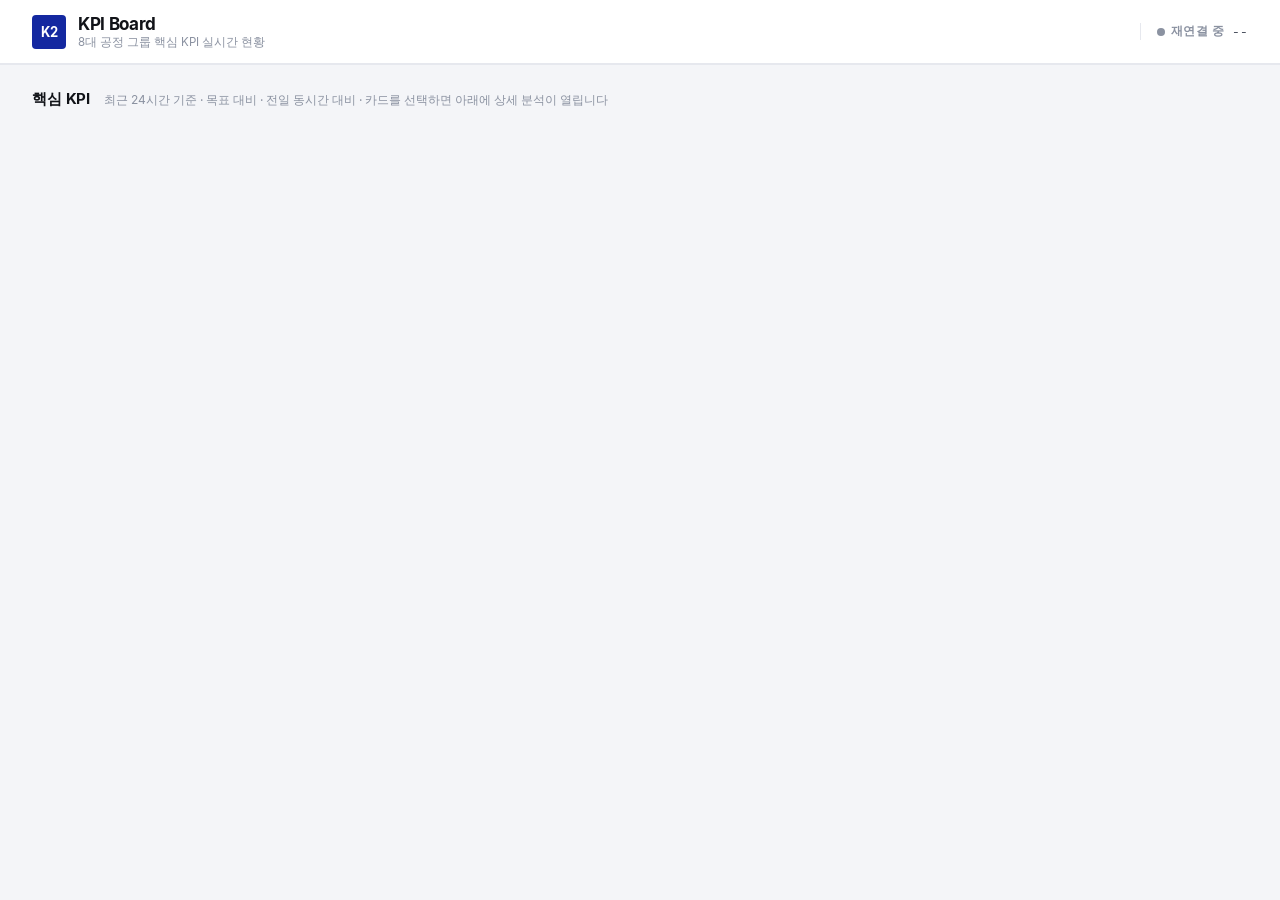
==== templates/index.html @ 72f49042 "Implement K2 KPI Board for 8 process areas - FastAPI app with REST + subscribe-based WebSocket live " ====
<!doctype html>
<html lang="ko">
<head>
<meta charset="utf-8">
<meta name="viewport" content="width=device-width, initial-scale=1">
<title>K2 KPI Board</title>
<link rel="stylesheet" href="/static/css/fonts.css">
<link rel="stylesheet" href="/static/css/style.css">
</head>
<body>

<header class="topbar">
  <div class="brand">
    <div class="brand-mark">K2</div>
    <div>
      <div class="brand-title">KPI Board</div>
      <div class="brand-sub">8대 공정 그룹 핵심 KPI 실시간 현황</div>
    </div>
  </div>
  <div class="spacer"></div>
  <div class="sources" id="sources"></div>
  <div class="live" id="live"><b>연결 중</b><span class="num" id="updated">--</span></div>
</header>

<nav class="proc-tabs" id="procTabs" aria-label="공정 선택"></nav>

<main class="page">
  <div class="section-head">
    <h2 id="cardsTitle">핵심 KPI</h2>
    <span class="meta">최근 24시간 기준 · 목표 대비 · 전일 동시간 대비 · 카드를 선택하면 아래에 상세 분석이 열립니다</span>
    <div class="summary" id="summary"></div>
  </div>

  <section class="kpi-grid" id="kpis"></section>

  <section class="detail" id="detail" hidden></section>
</main>

<div class="tooltip" id="tooltip" hidden></div>

<script src="/static/js/main.js"></script>
</body>
</html>
---- static/css/fonts.css ----
/* 로컬 벤더링 폰트 - 외부 CDN(Google Fonts) 의존 제거로 오프라인 동작 보장 */

@font-face {
  font-family: 'Inter';
  font-style: normal;
  font-weight: 400;
  font-display: swap;
  src: url('/static/fonts/Inter-Regular.ttf') format('truetype');
}
@font-face {
  font-family: 'Inter';
  font-style: normal;
  font-weight: 500;
  font-display: swap;
  src: url('/static/fonts/Inter-Medium.ttf') format('truetype');
}
@font-face {
  font-family: 'Inter';
  font-style: normal;
  font-weight: 600;
  font-display: swap;
  src: url('/static/fonts/Inter-SemiBold.ttf') format('truetype');
}
@font-face {
  font-family: 'Inter';
  font-style: normal;
  font-weight: 700;
  font-display: swap;
  src: url('/static/fonts/Inter-Bold.ttf') format('truetype');
}
/* 800(ExtraBold)은 별도 파일이 없어 Bold를 재사용 */
@font-face {
  font-family: 'Inter';
  font-style: normal;
  font-weight: 800;
  font-display: swap;
  src: url('/static/fonts/Inter-Bold.ttf') format('truetype');
}

@font-face {
  font-family: 'JetBrains Mono';
  font-style: normal;
  font-weight: 400;
  font-display: swap;
  src: url('/static/fonts/JetBrainsMono-Regular.ttf') format('truetype');
}
/* 500(Medium)은 별도 파일이 없어 Regular를 재사용 */
@font-face {
  font-family: 'JetBrains Mono';
  font-style: normal;
  font-weight: 500;
  font-display: swap;
  src: url('/static/fonts/JetBrainsMono-Regular.ttf') format('truetype');
}
@font-face {
  font-family: 'JetBrains Mono';
  font-style: normal;
  font-weight: 700;
  font-display: swap;
  src: url('/static/fonts/JetBrainsMono-Bold.ttf') format('truetype');
}
---- static/css/style.css ----
/* ===================================================================
   K2 KPI Board - 8대 공정 공통 KPI 대시보드
   기존 대시보드 톤 + 삼성 공식자료 스타일: 네이비 / 그레이 / 레드(강조)
   =================================================================== */

:root {
    --navy: #1428A0;
    --navy-dark: #0B1A6E;
    --navy-2: #3B5BC0;
    --navy-3: #8A9AD6;
    --navy-4: #C9D1EE;
    --navy-bg: #EEF1FA;
    --red: #D63232;
    --red-bg: #FCEEEE;
    --amber: #B7791F;
    --amber-bg: #FBF5E5;
    --bg: #F4F5F8;
    --white: #FFFFFF;
    --line: #E6E8EE;
    --line-strong: #D3D7E0;
    --text: #111318;
    --text2: #4B5160;
    --text3: #8B92A1;
    --radius: 4px;
    --sans: 'Inter', 'Malgun Gothic', 'Apple SD Gothic Neo', 'Noto Sans KR', sans-serif;
    --mono: 'JetBrains Mono', 'Consolas', monospace;
}

* { box-sizing: border-box; margin: 0; padding: 0; }

body {
    font-family: var(--sans);
    background: var(--bg);
    color: var(--text);
    font-size: 13px;
    -webkit-font-smoothing: antialiased;
}
.num { font-feature-settings: "tnum"; }
.mono { font-family: var(--mono); font-size: 11.5px; }
[hidden] { display: none !important; }

/* ─── Header ─────────────────────────────── */
.topbar {
    background: var(--white);
    border-bottom: 1px solid var(--line);
    height: 64px;
    padding: 0 32px;
    display: flex;
    align-items: center;
    gap: 24px;
    position: sticky;
    top: 0;
    z-index: 20;
}
.brand { display: flex; align-items: center; gap: 12px; }
.brand-mark {
    width: 34px; height: 34px; border-radius: var(--radius);
    background: var(--navy); color: #fff;
    font-weight: 700; font-size: 13px;
    display: grid; place-items: center;
}
.brand-title { font-size: 17px; font-weight: 700; letter-spacing: -.02em; }
.brand-sub { font-size: 11.5px; color: var(--text3); margin-top: 1px; }
.spacer { flex: 1; }
.sources { display: flex; gap: 6px; flex-wrap: wrap; }
.src {
    font-size: 11px; font-weight: 600; color: var(--text2);
    padding: 4px 9px; border-radius: 20px; background: var(--bg);
    display: flex; align-items: center; gap: 6px;
}
.src.demo { background: var(--amber-bg); color: var(--amber); }
.dot { width: 6px; height: 6px; border-radius: 50%; background: var(--navy-2); flex: none; }
.dot.warn { background: var(--amber); }
.dot.bad { background: var(--red); }
.live {
    display: flex; align-items: center; gap: 8px;
    font-size: 12px; color: var(--text2);
    padding-left: 16px; border-left: 1px solid var(--line);
    white-space: nowrap;
}
.live b { color: var(--text3); font-weight: 700; letter-spacing: .04em; display: flex; align-items: center; gap: 6px; }
.live b::before { content: ''; width: 8px; height: 8px; border-radius: 50%; background: var(--text3); }
.live.on b { color: var(--red); }
.live.on b::before { background: var(--red); box-shadow: 0 0 0 3px var(--red-bg); animation: pulse 2s infinite; }
@keyframes pulse { 50% { box-shadow: 0 0 0 5px rgba(214,50,50,.08); } }

/* ─── Process tabs ─────────────────────────────── */
.proc-tabs {
    background: var(--white);
    border-bottom: 1px solid var(--line);
    padding: 0 32px;
    display: flex;
    gap: 2px;
    overflow-x: auto;
    position: sticky;
    top: 64px;
    z-index: 19;
}
.proc-tab {
    border: 0; background: none; cursor: pointer;
    font: inherit; font-size: 13px; font-weight: 600; color: var(--text2);
    padding: 13px 16px 11px;
    border-bottom: 2px solid transparent;
    display: flex; align-items: center; gap: 8px;
    white-space: nowrap;
}
.proc-tab:hover { color: var(--text); }
.proc-tab.on { color: var(--navy); border-bottom-color: var(--navy); }
.proc-tab .en { font-size: 10.5px; font-weight: 500; color: var(--text3); }
.proc-tab .cnt { font-size: 10.5px; font-weight: 700; color: var(--red); background: var(--red-bg); border-radius: 3px; padding: 0 5px; }
.proc-tab .cnt.warn { color: var(--amber); background: var(--amber-bg); }

/* ─── Page ─────────────────────────────── */
.page { padding: 24px 32px 48px; max-width: 1760px; margin: 0 auto; }
.section-head { display: flex; align-items: baseline; gap: 14px; margin-bottom: 14px; flex-wrap: wrap; }
.section-head h2 { font-size: 15px; font-weight: 700; letter-spacing: -.01em; }
.section-head .meta { font-size: 12px; color: var(--text3); }
.summary { margin-left: auto; display: flex; gap: 18px; font-size: 12px; color: var(--text2); }
.summary i { display: inline-block; width: 8px; height: 8px; border-radius: 2px; margin-right: 6px; }

/* ─── KPI cards ─────────────────────────────── */
.kpi-grid { display: grid; grid-template-columns: repeat(4, 1fr); gap: 12px; }
.kpi {
    background: var(--white);
    border: 1px solid var(--line);
    border-radius: var(--radius);
    padding: 16px 18px 14px;
    position: relative;
    cursor: pointer;
    text-align: left;
    font: inherit;
    color: inherit;
    transition: box-shadow .15s, border-color .15s;
}
.kpi:hover { border-color: var(--navy-4); box-shadow: 0 4px 14px rgba(20,40,160,.07); }
.kpi:focus-visible { outline: 2px solid var(--navy); outline-offset: 2px; }
.kpi.sel { border-color: var(--navy); box-shadow: 0 0 0 1px var(--navy), 0 6px 18px rgba(20,40,160,.10); }
.kpi.sel::after { content: '상세 보기 중'; position: absolute; top: 15px; right: 16px; font-size: 10.5px; font-weight: 700; color: var(--navy); }
.kpi-top { display: flex; align-items: center; gap: 8px; }
.kpi-name { font-size: 13px; font-weight: 700; }
.kpi-en { font-size: 10.5px; color: var(--text3); font-weight: 500; letter-spacing: .02em; text-transform: uppercase; }
.badge { margin-left: auto; font-size: 10.5px; font-weight: 700; padding: 2px 7px; border-radius: 3px; }
.badge.ok { color: var(--navy); background: var(--navy-bg); }
.badge.warn { color: var(--amber); background: var(--amber-bg); }
.badge.bad { color: var(--red); background: var(--red-bg); }
.kpi.sel .badge { visibility: hidden; }
.kpi-body { display: flex; align-items: flex-end; justify-content: space-between; margin-top: 12px; gap: 10px; }
.kpi-val { font-size: 32px; font-weight: 700; letter-spacing: -.03em; line-height: 1; white-space: nowrap; }
.kpi-val small { font-size: 14px; font-weight: 600; color: var(--text2); margin-left: 3px; letter-spacing: 0; }
.kpi-val.txt { font-size: 26px; }
.kpi-val.bad { color: var(--red); }
.kpi-sub { font-size: 11px; color: var(--text3); font-weight: 600; margin-left: 6px; letter-spacing: 0; }
.kpi-delta { font-size: 11.5px; font-weight: 600; margin-top: 8px; color: var(--text2); }
.up { color: var(--navy); }
.down { color: var(--red); }
.kpi-foot {
    margin-top: 12px; padding-top: 10px; border-top: 1px solid var(--line);
    display: flex; align-items: center; gap: 10px;
    font-size: 11px; color: var(--text3);
}
.kpi-foot b { color: var(--text2); font-weight: 600; }
.bar { flex: 1; height: 4px; background: var(--line); border-radius: 2px; position: relative; }
.bar > i { position: absolute; left: 0; top: 0; bottom: 0; border-radius: 2px; background: var(--navy); }
.bar > i.warn { background: var(--amber); }
.bar > i.bad { background: var(--red); }
.kpi svg { flex: none; }

/* ─── Detail ─────────────────────────────── */
.detail {
    margin-top: 28px;
    background: var(--white);
    border: 1px solid var(--line);
    border-radius: var(--radius);
    scroll-margin-top: 120px;
}
.detail-head {
    padding: 18px 24px;
    border-bottom: 1px solid var(--line);
    display: flex; align-items: center; gap: 18px; flex-wrap: wrap;
}
.crumb { font-size: 11.5px; color: var(--text3); }
.detail-title { font-size: 20px; font-weight: 700; letter-spacing: -.02em; display: flex; align-items: baseline; gap: 12px; flex-wrap: wrap; }
.detail-title .v { font-size: 20px; color: var(--navy); }
.detail-title .v.bad { color: var(--red); }
.detail-title .v.warn { color: var(--amber); }
.detail-title .t { font-size: 12px; font-weight: 500; color: var(--text3); }
.conn { display: flex; gap: 6px; align-items: center; font-size: 11px; color: var(--text3); flex-wrap: wrap; }
.chip {
    border: 1px solid var(--line-strong); border-radius: 3px;
    padding: 3px 8px; font-size: 11px; font-weight: 600; color: var(--text2);
    display: flex; gap: 6px; align-items: center;
}
.btn {
    border: 1px solid var(--line-strong); border-radius: var(--radius);
    padding: 7px 14px; font: inherit; font-size: 12px; font-weight: 600;
    color: var(--text2); background: #fff; cursor: pointer;
}
.btn:hover { border-color: var(--navy-3); color: var(--navy); }
.btn.primary { background: var(--navy); color: #fff; border-color: var(--navy); }
.btn.primary:hover { background: var(--navy-dark); color: #fff; }

.mini { display: grid; grid-template-columns: repeat(4, 1fr); border-bottom: 1px solid var(--line); }
.mini > div { padding: 14px 24px; border-right: 1px solid var(--line); min-width: 0; }
.mini > div:last-child { border-right: 0; }
.mini span { display: block; font-size: 11px; color: var(--text3); margin-bottom: 5px; }
.mini b { font-size: 20px; font-weight: 700; letter-spacing: -.02em; }
.mini b.mono { font-size: 18px; letter-spacing: 0; }
.mini b.alert { color: var(--red); }
.mini b small { font-size: 12px; color: var(--text2); font-weight: 600; margin-left: 2px; }
.mini em { font-style: normal; font-size: 11px; font-weight: 600; margin-left: 8px; color: var(--text3); }
.mini em.good { color: var(--navy); }
.mini em.bad { color: var(--red); }

.dgrid { display: grid; grid-template-columns: repeat(12, 1fr); }
.panel { padding: 20px 24px; border-right: 1px solid var(--line); border-bottom: 1px solid var(--line); min-width: 0; }
.panel.last { border-right: 0; }
.panel.end { border-bottom: 0; }
.panel h3 { font-size: 13px; font-weight: 700; margin-bottom: 2px; display: flex; align-items: center; gap: 8px; }
.src-tag {
    font-size: 10px; font-weight: 600; color: var(--text3);
    border: 1px solid var(--line); padding: 1px 6px; border-radius: 3px; margin-left: auto;
    white-space: nowrap;
}
.panel .sub { font-size: 11.5px; color: var(--text3); margin-bottom: 14px; }
.c4 { grid-column: span 4; } .c5 { grid-column: span 5; } .c7 { grid-column: span 7; }
.c8 { grid-column: span 8; } .c12 { grid-column: span 12; }
.stack { display: flex; flex-direction: column; }
.stack .panel { border-right: 0; }
.legend { display: flex; gap: 14px; font-size: 11px; color: var(--text2); margin-bottom: 8px; flex-wrap: wrap; }
.legend i { display: inline-block; width: 10px; height: 3px; margin-right: 5px; vertical-align: 3px; }
svg text { font-family: var(--sans); }
svg .eqlabel { font-family: var(--mono); }
.chart { display: block; width: 100%; }

/* breakdown */
.stackbar { display: flex; height: 16px; gap: 2px; margin-bottom: 14px; }
.stackbar i { display: block; height: 100%; }
.bd-row { display: grid; grid-template-columns: 12px 1fr auto 54px; gap: 6px 8px; align-items: center; padding: 6px 0; }
.bd-row .sw { width: 10px; height: 10px; border-radius: 2px; }
.bd-row .nm { font-size: 12px; font-weight: 600; }
.bd-row .sh { font-size: 11px; color: var(--text3); text-align: right; }
.bd-row .vl { font-size: 12px; font-weight: 700; text-align: right; }
.bd-row .tr { grid-column: 2 / 5; height: 4px; background: #F0F2F6; border-radius: 2px; position: relative; }
.bd-row .tr i { position: absolute; left: 0; top: 0; bottom: 0; border-radius: 2px; }

/* compare */
.cmp-row {
    display: grid; grid-template-columns: 64px 1fr 74px 10px; gap: 10px; align-items: center;
    padding: 5px 6px; margin: 0 -6px; border-radius: 3px; cursor: pointer;
    border: 0; background: none; font: inherit; color: inherit; width: calc(100% + 12px); text-align: left;
}
.cmp-row:hover { background: var(--bg); }
.cmp-row.on { background: var(--navy-bg); }
.cmp-row .nm { font-size: 12px; font-weight: 600; }
.cmp-row .vl { font-size: 12px; font-weight: 700; text-align: right; }
.cmp-row .tr { height: 8px; background: #F0F2F6; border-radius: 2px; position: relative; }
.cmp-row .tr i { position: absolute; left: 0; top: 0; bottom: 0; border-radius: 2px; background: var(--navy); }
.cmp-row .tr i.warn { background: var(--amber); }
.cmp-row .tr i.bad { background: var(--red); }
.cmp-row .tr em { position: absolute; top: -3px; bottom: -3px; width: 2px; background: var(--text); }

/* table */
.tbl-wrap { overflow-x: auto; }
table { width: 100%; border-collapse: collapse; font-size: 12px; }
th {
    text-align: left; font-size: 11px; color: var(--text3); font-weight: 600;
    padding: 8px 10px; border-bottom: 1px solid var(--line-strong); white-space: nowrap;
}
td { padding: 9px 10px; border-bottom: 1px solid var(--line); color: var(--text2); white-space: nowrap; }
td.eq { font-family: var(--mono); font-size: 11.5px; font-weight: 700; color: var(--text); }
td.mono { font-family: var(--mono); font-size: 11.5px; }
tr.new td { background: #FFFAFA; }
tr.new td:first-child { box-shadow: inset 2px 0 0 var(--red); }
.st { font-size: 10.5px; font-weight: 700; padding: 2px 7px; border-radius: 3px; }
.st.run { color: var(--red); background: var(--red-bg); }
.st.done { color: var(--text3); background: var(--bg); }
.st.pm { color: var(--navy); background: var(--navy-bg); }
.empty { color: var(--text3); font-size: 12px; padding: 20px 0; text-align: center; }

/* insights */
.insight { display: flex; flex-direction: column; gap: 12px; }
.ins { border-left: 3px solid var(--navy); padding: 3px 0 3px 12px; }
.ins.bad { border-left-color: var(--red); }
.ins b { display: block; font-size: 12.5px; margin-bottom: 3px; }
.ins p { font-size: 11.5px; color: var(--text2); line-height: 1.55; }
.foot-note { padding: 12px 24px; font-size: 11px; color: var(--text3); display: flex; gap: 20px; flex-wrap: wrap; border-top: 1px solid var(--line); }

/* tooltip */
.tooltip {
    position: fixed; z-index: 50; pointer-events: none;
    background: var(--text); color: #fff;
    font-size: 11.5px; line-height: 1.5;
    padding: 7px 10px; border-radius: var(--radius);
    box-shadow: 0 6px 16px rgba(0,0,0,.18);
    white-space: nowrap;
}
.tooltip b { font-weight: 700; }
.tooltip .muted { color: #A9AFBC; }

.skeleton { height: 140px; background: linear-gradient(90deg, #fff, #F4F5F8, #fff); border: 1px solid var(--line); border-radius: var(--radius); }

/* ─── Responsive ─────────────────────────────── */
@media (max-width: 1360px) {
    .c4, .c5, .c7, .c8 { grid-column: span 12; }
    .panel { border-right: 0; }
    .sources { display: none; }
}
@media (max-width: 1100px) {
    .kpi-grid { grid-template-columns: repeat(2, 1fr); }
    .mini { grid-template-columns: repeat(2, 1fr); }
    .mini > div:nth-child(2) { border-right: 0; }
    .mini > div:nth-child(-n+2) { border-bottom: 1px solid var(--line); }
}
@media (max-width: 640px) {
    .topbar, .proc-tabs { padding: 0 16px; }
    .page { padding: 16px 16px 32px; }
    .kpi-grid { grid-template-columns: 1fr; }
    .brand-sub, .live span { display: none; }
    .panel, .detail-head, .mini > div { padding-left: 16px; padding-right: 16px; }
}
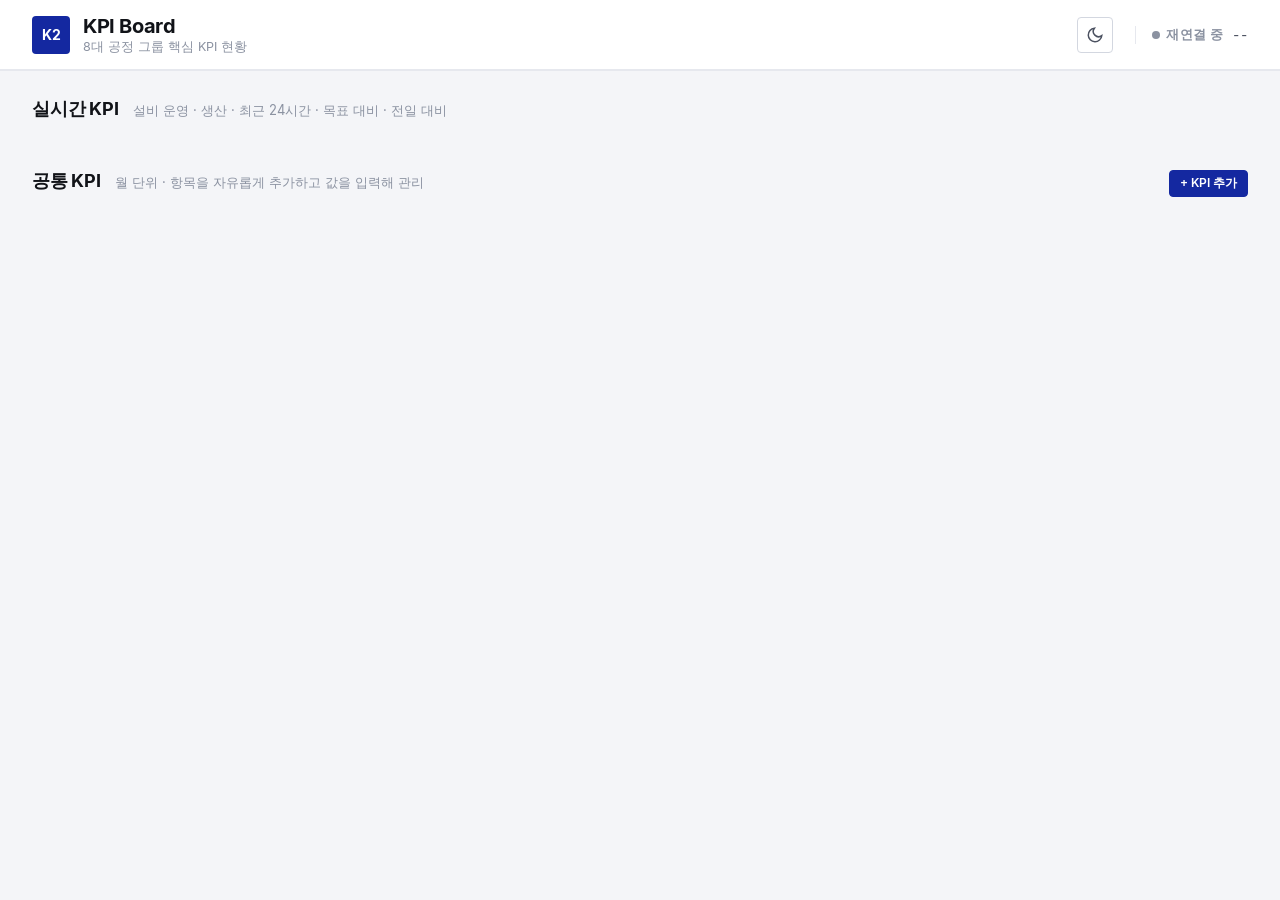
==== commit 5d8b28c7: "Add common KPIs, dark theme, English process names; drop rework rate - Common KPI scorecards (Produc" ====
--- a/templates/index.html
+++ b/templates/index.html
@@ -4,6 +4,15 @@
 <meta charset="utf-8">
 <meta name="viewport" content="width=device-width, initial-scale=1">
 <title>K2 KPI Board</title>
+<script>
+  // 저장된 테마 또는 OS 설정을 첫 페인트 전에 적용 (깜빡임 방지)
+  (function () {
+    var t = null;
+    try { t = localStorage.getItem('kpi-theme'); } catch (e) {}
+    if (!t) t = window.matchMedia && matchMedia('(prefers-color-scheme: dark)').matches ? 'dark' : 'light';
+    document.documentElement.setAttribute('data-theme', t);
+  })();
+</script>
 <link rel="stylesheet" href="/static/css/fonts.css">
 <link rel="stylesheet" href="/static/css/style.css">
 </head>
@@ -14,11 +23,12 @@
     <div class="brand-mark">K2</div>
     <div>
       <div class="brand-title">KPI Board</div>
-      <div class="brand-sub">8대 공정 그룹 핵심 KPI 실시간 현황</div>
+      <div class="brand-sub">8대 공정 그룹 핵심 KPI 현황</div>
     </div>
   </div>
   <div class="spacer"></div>
   <div class="sources" id="sources"></div>
+  <button class="icon-btn" id="themeBtn" data-action="theme" title="다크 / 라이트 테마 전환" aria-label="테마 전환"></button>
   <div class="live" id="live"><b>연결 중</b><span class="num" id="updated">--</span></div>
 </header>
 
@@ -26,15 +36,49 @@
 
 <main class="page">
   <div class="section-head">
-    <h2 id="cardsTitle">핵심 KPI</h2>
-    <span class="meta">최근 24시간 기준 · 목표 대비 · 전일 동시간 대비 · 카드를 선택하면 아래에 상세 분석이 열립니다</span>
+    <h2 id="cardsTitle">실시간 KPI</h2>
+    <span class="meta">설비 운영 · 생산 · 최근 24시간 · 목표 대비 · 전일 대비</span>
     <div class="summary" id="summary"></div>
   </div>
+  <section class="kpi-grid" id="kpis"></section>
 
-  <section class="kpi-grid" id="kpis"></section>
+  <div class="section-head section-gap">
+    <h2>공통 KPI</h2>
+    <span class="meta">월 단위 · 항목을 자유롭게 추가하고 값을 입력해 관리</span>
+    <div class="summary"><button class="btn primary sm" data-action="add">+ KPI 추가</button></div>
+  </div>
+  <section class="cat-grid" id="cats"></section>
 
   <section class="detail" id="detail" hidden></section>
 </main>
+
+<div class="modal-bg" id="modal" hidden>
+  <form class="modal" id="kpiForm" autocomplete="off">
+    <h3 id="modalTitle">KPI 추가</h3>
+    <div class="form">
+      <label class="full">카테고리 <span class="hint">기존 카테고리를 고르거나 새 이름을 입력하면 카테고리가 생성됩니다</span>
+        <input name="category" list="catList" required maxlength="30"></label>
+      <datalist id="catList"></datalist>
+      <label>KPI 이름 <input name="name" required maxlength="40" placeholder="예: Velocity"></label>
+      <label>영문명 <input name="en" maxlength="40" placeholder="예: Layer per Day"></label>
+      <label>단위 <input name="unit" maxlength="10" placeholder="%, 일, 건, h …"></label>
+      <label>목표 <span class="hint">비우면 목표 없음(모니터링 항목)</span><input name="target" type="number" step="any"></label>
+      <label>방향
+        <select name="lower"><option value="false">높을수록 좋음</option><option value="true">낮을수록 좋음</option></select></label>
+      <label>All 집계 <span class="hint">공정 값을 합칠 때</span>
+        <select name="agg"><option value="avg">평균</option><option value="sum">합계</option></select></label>
+      <label>소수 자리
+        <select name="digits"><option>0</option><option selected>1</option><option>2</option><option>3</option></select></label>
+      <label>담당 <input name="owner" maxlength="40"></label>
+      <label class="full">정의 / 설명 <textarea name="description" rows="2" maxlength="200" placeholder="계산식, 데이터 출처 등"></textarea></label>
+      <div class="form-err" id="formErr" hidden></div>
+    </div>
+    <div class="modal-foot">
+      <button type="button" class="btn" data-action="close">취소</button>
+      <button type="submit" class="btn primary">저장</button>
+    </div>
+  </form>
+</div>
 
 <div class="tooltip" id="tooltip" hidden></div>
 
--- a/static/css/style.css
+++ b/static/css/style.css
@@ -1,6 +1,7 @@
 /* ===================================================================
    K2 KPI Board - 8대 공정 공통 KPI 대시보드
    기존 대시보드 톤 + 삼성 공식자료 스타일: 네이비 / 그레이 / 레드(강조)
+   라이트 / 다크 테마: :root[data-theme]
    =================================================================== */
 
 :root {
@@ -10,20 +11,58 @@
     --navy-3: #8A9AD6;
     --navy-4: #C9D1EE;
     --navy-bg: #EEF1FA;
+    --accent-rgb: 20, 40, 160;
     --red: #D63232;
+    --red-rgb: 214, 50, 50;
     --red-bg: #FCEEEE;
     --amber: #B7791F;
     --amber-bg: #FBF5E5;
     --bg: #F4F5F8;
-    --white: #FFFFFF;
+    --surface: #FFFFFF;
+    --surface-2: #FAFBFC;
     --line: #E6E8EE;
     --line-strong: #D3D7E0;
+    --track: #F0F2F6;
+    --grid: #EEF0F4;
     --text: #111318;
     --text2: #4B5160;
     --text3: #8B92A1;
+    --tip-bg: #111318;
+    --new-row: #FFF8F8;
+    --shadow: 0 6px 18px rgba(20, 40, 160, .10);
     --radius: 4px;
     --sans: 'Inter', 'Malgun Gothic', 'Apple SD Gothic Neo', 'Noto Sans KR', sans-serif;
     --mono: 'JetBrains Mono', 'Consolas', monospace;
+    color-scheme: light;
+}
+
+:root[data-theme="dark"] {
+    --navy: #7B93FF;
+    --navy-dark: #9AADFF;
+    --navy-2: #5873E0;
+    --navy-3: #3E54A8;
+    --navy-4: #2E3B6E;
+    --navy-bg: #1B2342;
+    --accent-rgb: 110, 140, 255;
+    --red: #FF6B6B;
+    --red-rgb: 255, 107, 107;
+    --red-bg: #3A1E24;
+    --amber: #E3A94F;
+    --amber-bg: #372B17;
+    --bg: #0D1016;
+    --surface: #161A22;
+    --surface-2: #1B2029;
+    --line: #262C38;
+    --line-strong: #353D4D;
+    --track: #212734;
+    --grid: #232937;
+    --text: #E8EAF0;
+    --text2: #B2B8C6;
+    --text3: #737D90;
+    --tip-bg: #000000;
+    --new-row: #24181C;
+    --shadow: 0 6px 18px rgba(0, 0, 0, .45);
+    color-scheme: dark;
 }
 
 * { box-sizing: border-box; margin: 0; padding: 0; }
@@ -32,49 +71,59 @@
     font-family: var(--sans);
     background: var(--bg);
     color: var(--text);
-    font-size: 13px;
+    font-size: 14px;
     -webkit-font-smoothing: antialiased;
+    transition: background .2s;
 }
 .num { font-feature-settings: "tnum"; }
-.mono { font-family: var(--mono); font-size: 11.5px; }
+.mono { font-family: var(--mono); font-size: 12.5px; }
 [hidden] { display: none !important; }
+button { font: inherit; color: inherit; }
 
 /* ─── Header ─────────────────────────────── */
 .topbar {
-    background: var(--white);
+    background: var(--surface);
     border-bottom: 1px solid var(--line);
-    height: 64px;
+    height: 70px;
     padding: 0 32px;
     display: flex;
     align-items: center;
-    gap: 24px;
+    gap: 22px;
     position: sticky;
     top: 0;
     z-index: 20;
 }
-.brand { display: flex; align-items: center; gap: 12px; }
+.brand { display: flex; align-items: center; gap: 13px; }
 .brand-mark {
-    width: 34px; height: 34px; border-radius: var(--radius);
-    background: var(--navy); color: #fff;
-    font-weight: 700; font-size: 13px;
+    width: 38px; height: 38px; border-radius: var(--radius);
+    background: #1428A0; color: #fff;
+    font-weight: 700; font-size: 14px;
     display: grid; place-items: center;
 }
-.brand-title { font-size: 17px; font-weight: 700; letter-spacing: -.02em; }
-.brand-sub { font-size: 11.5px; color: var(--text3); margin-top: 1px; }
+.brand-title { font-size: 20px; font-weight: 700; letter-spacing: -.02em; }
+.brand-sub { font-size: 12.5px; color: var(--text3); margin-top: 1px; }
 .spacer { flex: 1; }
 .sources { display: flex; gap: 6px; flex-wrap: wrap; }
 .src {
-    font-size: 11px; font-weight: 600; color: var(--text2);
-    padding: 4px 9px; border-radius: 20px; background: var(--bg);
+    font-size: 12px; font-weight: 600; color: var(--text2);
+    padding: 4px 10px; border-radius: 20px; background: var(--bg);
     display: flex; align-items: center; gap: 6px;
 }
 .src.demo { background: var(--amber-bg); color: var(--amber); }
-.dot { width: 6px; height: 6px; border-radius: 50%; background: var(--navy-2); flex: none; }
+.dot { width: 7px; height: 7px; border-radius: 50%; background: var(--navy-2); flex: none; }
 .dot.warn { background: var(--amber); }
 .dot.bad { background: var(--red); }
+.dot.none { background: var(--line-strong); }
+.icon-btn {
+    width: 36px; height: 36px; border-radius: var(--radius);
+    border: 1px solid var(--line-strong); background: var(--surface);
+    display: grid; place-items: center; cursor: pointer; color: var(--text2);
+}
+.icon-btn:hover { color: var(--navy); border-color: var(--navy-3); }
+.icon-btn svg { width: 18px; height: 18px; }
 .live {
     display: flex; align-items: center; gap: 8px;
-    font-size: 12px; color: var(--text2);
+    font-size: 13px; color: var(--text2);
     padding-left: 16px; border-left: 1px solid var(--line);
     white-space: nowrap;
 }
@@ -82,132 +131,164 @@
 .live b::before { content: ''; width: 8px; height: 8px; border-radius: 50%; background: var(--text3); }
 .live.on b { color: var(--red); }
 .live.on b::before { background: var(--red); box-shadow: 0 0 0 3px var(--red-bg); animation: pulse 2s infinite; }
-@keyframes pulse { 50% { box-shadow: 0 0 0 5px rgba(214,50,50,.08); } }
+@keyframes pulse { 50% { box-shadow: 0 0 0 5px rgba(var(--red-rgb), .1); } }
 
 /* ─── Process tabs ─────────────────────────────── */
 .proc-tabs {
-    background: var(--white);
+    background: var(--surface);
     border-bottom: 1px solid var(--line);
     padding: 0 32px;
     display: flex;
     gap: 2px;
     overflow-x: auto;
     position: sticky;
-    top: 64px;
+    top: 70px;
     z-index: 19;
 }
 .proc-tab {
     border: 0; background: none; cursor: pointer;
-    font: inherit; font-size: 13px; font-weight: 600; color: var(--text2);
-    padding: 13px 16px 11px;
+    font-size: 14.5px; font-weight: 600; color: var(--text2);
+    padding: 14px 18px 12px;
     border-bottom: 2px solid transparent;
     display: flex; align-items: center; gap: 8px;
     white-space: nowrap;
 }
 .proc-tab:hover { color: var(--text); }
 .proc-tab.on { color: var(--navy); border-bottom-color: var(--navy); }
-.proc-tab .en { font-size: 10.5px; font-weight: 500; color: var(--text3); }
-.proc-tab .cnt { font-size: 10.5px; font-weight: 700; color: var(--red); background: var(--red-bg); border-radius: 3px; padding: 0 5px; }
+.proc-tab .cnt { font-size: 11px; font-weight: 700; color: var(--red); background: var(--red-bg); border-radius: 3px; padding: 0 6px; }
 .proc-tab .cnt.warn { color: var(--amber); background: var(--amber-bg); }
 
 /* ─── Page ─────────────────────────────── */
-.page { padding: 24px 32px 48px; max-width: 1760px; margin: 0 auto; }
-.section-head { display: flex; align-items: baseline; gap: 14px; margin-bottom: 14px; flex-wrap: wrap; }
-.section-head h2 { font-size: 15px; font-weight: 700; letter-spacing: -.01em; }
-.section-head .meta { font-size: 12px; color: var(--text3); }
-.summary { margin-left: auto; display: flex; gap: 18px; font-size: 12px; color: var(--text2); }
-.summary i { display: inline-block; width: 8px; height: 8px; border-radius: 2px; margin-right: 6px; }
-
-/* ─── KPI cards ─────────────────────────────── */
-.kpi-grid { display: grid; grid-template-columns: repeat(4, 1fr); gap: 12px; }
+.page { padding: 26px 32px 56px; max-width: 1800px; margin: 0 auto; }
+.section-head { display: flex; align-items: baseline; gap: 14px; margin: 0 0 14px; flex-wrap: wrap; }
+.section-head + .section-head, .section-gap { margin-top: 34px; }
+.section-head h2 { font-size: 18px; font-weight: 700; letter-spacing: -.01em; }
+.section-head .meta { font-size: 13px; color: var(--text3); }
+.summary { margin-left: auto; display: flex; gap: 18px; font-size: 13px; color: var(--text2); align-items: center; }
+.summary i { display: inline-block; width: 9px; height: 9px; border-radius: 2px; margin-right: 6px; }
+
+/* ─── 실시간 KPI 카드 ─────────────────────────────── */
+.kpi-grid { display: grid; grid-template-columns: repeat(7, minmax(0, 1fr)); gap: 12px; }
 .kpi {
-    background: var(--white);
+    background: var(--surface);
     border: 1px solid var(--line);
     border-radius: var(--radius);
     padding: 16px 18px 14px;
     position: relative;
     cursor: pointer;
     text-align: left;
-    font: inherit;
-    color: inherit;
     transition: box-shadow .15s, border-color .15s;
-}
-.kpi:hover { border-color: var(--navy-4); box-shadow: 0 4px 14px rgba(20,40,160,.07); }
-.kpi:focus-visible { outline: 2px solid var(--navy); outline-offset: 2px; }
-.kpi.sel { border-color: var(--navy); box-shadow: 0 0 0 1px var(--navy), 0 6px 18px rgba(20,40,160,.10); }
-.kpi.sel::after { content: '상세 보기 중'; position: absolute; top: 15px; right: 16px; font-size: 10.5px; font-weight: 700; color: var(--navy); }
-.kpi-top { display: flex; align-items: center; gap: 8px; }
-.kpi-name { font-size: 13px; font-weight: 700; }
-.kpi-en { font-size: 10.5px; color: var(--text3); font-weight: 500; letter-spacing: .02em; text-transform: uppercase; }
-.badge { margin-left: auto; font-size: 10.5px; font-weight: 700; padding: 2px 7px; border-radius: 3px; }
+    display: flex; flex-direction: column;
+}
+.kpi:hover { border-color: var(--navy-4); box-shadow: var(--shadow); }
+.kpi:focus-visible, .ck-row:focus-visible { outline: 2px solid var(--navy); outline-offset: 2px; }
+.kpi.sel { border-color: var(--navy); box-shadow: 0 0 0 1px var(--navy), var(--shadow); }
+.kpi-top { display: flex; align-items: flex-start; gap: 8px; }
+.kpi-name { font-size: 15px; font-weight: 700; white-space: nowrap; }
+.kpi-en { font-size: 11px; color: var(--text3); font-weight: 600; letter-spacing: .04em; text-transform: uppercase; margin-top: 2px; }
+.badge { margin-left: auto; font-size: 11.5px; font-weight: 700; padding: 2px 8px; border-radius: 3px; white-space: nowrap; }
 .badge.ok { color: var(--navy); background: var(--navy-bg); }
 .badge.warn { color: var(--amber); background: var(--amber-bg); }
 .badge.bad { color: var(--red); background: var(--red-bg); }
-.kpi.sel .badge { visibility: hidden; }
-.kpi-body { display: flex; align-items: flex-end; justify-content: space-between; margin-top: 12px; gap: 10px; }
-.kpi-val { font-size: 32px; font-weight: 700; letter-spacing: -.03em; line-height: 1; white-space: nowrap; }
-.kpi-val small { font-size: 14px; font-weight: 600; color: var(--text2); margin-left: 3px; letter-spacing: 0; }
-.kpi-val.txt { font-size: 26px; }
+.badge.none { color: var(--text3); background: var(--bg); }
+.badge.sel { color: #fff; background: var(--navy); }
+.kpi-val { font-size: clamp(24px, 1.95vw, 34px); font-weight: 700; letter-spacing: -.03em; line-height: 1; white-space: nowrap; margin-top: 14px; }
+.kpi-val small { font-size: 15px; font-weight: 600; color: var(--text2); margin-left: 3px; letter-spacing: 0; }
+.kpi-val.txt { font-size: clamp(21px, 1.6vw, 28px); }
 .kpi-val.bad { color: var(--red); }
-.kpi-sub { font-size: 11px; color: var(--text3); font-weight: 600; margin-left: 6px; letter-spacing: 0; }
-.kpi-delta { font-size: 11.5px; font-weight: 600; margin-top: 8px; color: var(--text2); }
+.kpi-sub { font-size: 12px; color: var(--text3); font-weight: 600; margin-left: 6px; letter-spacing: 0; }
+.kpi-delta { font-size: 13px; font-weight: 600; margin-top: 8px; color: var(--text2); }
 .up { color: var(--navy); }
 .down { color: var(--red); }
-.kpi-foot {
-    margin-top: 12px; padding-top: 10px; border-top: 1px solid var(--line);
-    display: flex; align-items: center; gap: 10px;
-    font-size: 11px; color: var(--text3);
-}
+.kpi .spark { display: block; width: 100%; height: 38px; margin-top: 10px; }
+.kpi-foot { margin-top: 10px; padding-top: 10px; border-top: 1px solid var(--line); font-size: 12.5px; color: var(--text3); }
+.kpi-foot .row { display: flex; justify-content: space-between; margin-bottom: 7px; }
 .kpi-foot b { color: var(--text2); font-weight: 600; }
 .bar { flex: 1; height: 4px; background: var(--line); border-radius: 2px; position: relative; }
 .bar > i { position: absolute; left: 0; top: 0; bottom: 0; border-radius: 2px; background: var(--navy); }
 .bar > i.warn { background: var(--amber); }
 .bar > i.bad { background: var(--red); }
-.kpi svg { flex: none; }
+.bar > i.none { background: var(--line-strong); }
+
+/* ─── 공통 KPI (카테고리 스코어카드) ─────────────────────────────── */
+.cat-grid { display: grid; grid-template-columns: repeat(2, 1fr); gap: 12px; }
+.cat {
+    background: var(--surface); border: 1px solid var(--line); border-radius: var(--radius);
+    display: flex; flex-direction: column; min-width: 0;
+}
+.cat-head { display: flex; align-items: center; gap: 10px; padding: 14px 18px; border-bottom: 1px solid var(--line); }
+.cat-head h3 { font-size: 15.5px; font-weight: 700; }
+.cat-head .en { font-size: 11px; font-weight: 600; color: var(--text3); letter-spacing: .04em; text-transform: uppercase; }
+.cat-head .counts { margin-left: auto; display: flex; gap: 10px; font-size: 12px; color: var(--text3); }
+.cat-head .counts b { font-weight: 700; }
+.ck-row {
+    display: grid; grid-template-columns: 10px minmax(0, 1.5fr) minmax(0, 1fr) 96px minmax(0, 1fr);
+    gap: 14px; align-items: center;
+    padding: 12px 18px; border: 0; border-bottom: 1px solid var(--line);
+    background: none; text-align: left; cursor: pointer; width: 100%;
+}
+.ck-row:last-of-type { border-bottom: 0; }
+.ck-row:hover { background: var(--surface-2); }
+.ck-row.sel { background: var(--navy-bg); box-shadow: inset 3px 0 0 var(--navy); }
+.ck-name { font-size: 14px; font-weight: 700; white-space: nowrap; overflow: hidden; text-overflow: ellipsis; }
+.ck-name small { display: block; font-size: 11px; color: var(--text3); font-weight: 500; margin-top: 2px; }
+.ck-val { font-size: 21px; font-weight: 700; letter-spacing: -.02em; white-space: nowrap; }
+.ck-val small { font-size: 12.5px; color: var(--text2); font-weight: 600; margin-left: 3px; letter-spacing: 0; }
+.ck-val.bad { color: var(--red); }
+.ck-meta { font-size: 12px; color: var(--text3); }
+.ck-meta .bar { margin-top: 6px; }
+.ck-meta .d { display: block; font-weight: 600; margin-top: 4px; }
+.ck-row svg { width: 96px; height: 30px; }
+.cat-empty { padding: 22px 18px; font-size: 13px; color: var(--text3); }
+.demo-tag { font-size: 10.5px; font-weight: 700; color: var(--amber); background: var(--amber-bg); padding: 1px 6px; border-radius: 3px; margin-left: 6px; vertical-align: 1px; }
+
+/* ─── Buttons ─────────────────────────────── */
+.btn {
+    border: 1px solid var(--line-strong); border-radius: var(--radius);
+    padding: 8px 15px; font-size: 13px; font-weight: 600;
+    color: var(--text2); background: var(--surface); cursor: pointer; white-space: nowrap;
+}
+.btn:hover { border-color: var(--navy-3); color: var(--navy); }
+.btn.primary { background: #1428A0; color: #fff; border-color: #1428A0; }
+.btn.primary:hover { background: #0B1A6E; color: #fff; }
+.btn.sm { padding: 4px 10px; font-size: 12px; }
+.btn.danger:hover { color: var(--red); border-color: var(--red); }
 
 /* ─── Detail ─────────────────────────────── */
 .detail {
-    margin-top: 28px;
-    background: var(--white);
+    margin-top: 30px;
+    background: var(--surface);
     border: 1px solid var(--line);
     border-radius: var(--radius);
-    scroll-margin-top: 120px;
+    scroll-margin-top: 130px;
 }
 .detail-head {
-    padding: 18px 24px;
+    padding: 20px 24px;
     border-bottom: 1px solid var(--line);
-    display: flex; align-items: center; gap: 18px; flex-wrap: wrap;
-}
-.crumb { font-size: 11.5px; color: var(--text3); }
-.detail-title { font-size: 20px; font-weight: 700; letter-spacing: -.02em; display: flex; align-items: baseline; gap: 12px; flex-wrap: wrap; }
-.detail-title .v { font-size: 20px; color: var(--navy); }
+    display: flex; align-items: center; gap: 14px; flex-wrap: wrap;
+}
+.crumb { font-size: 12.5px; color: var(--text3); }
+.detail-title { font-size: 23px; font-weight: 700; letter-spacing: -.02em; display: flex; align-items: baseline; gap: 12px; flex-wrap: wrap; margin-top: 2px; }
+.detail-title .v { font-size: 23px; color: var(--navy); }
 .detail-title .v.bad { color: var(--red); }
 .detail-title .v.warn { color: var(--amber); }
-.detail-title .t { font-size: 12px; font-weight: 500; color: var(--text3); }
-.conn { display: flex; gap: 6px; align-items: center; font-size: 11px; color: var(--text3); flex-wrap: wrap; }
+.detail-title .t { font-size: 13px; font-weight: 500; color: var(--text3); }
+.conn { display: flex; gap: 6px; align-items: center; font-size: 12px; color: var(--text3); flex-wrap: wrap; }
 .chip {
     border: 1px solid var(--line-strong); border-radius: 3px;
-    padding: 3px 8px; font-size: 11px; font-weight: 600; color: var(--text2);
+    padding: 3px 9px; font-size: 12px; font-weight: 600; color: var(--text2);
     display: flex; gap: 6px; align-items: center;
 }
-.btn {
-    border: 1px solid var(--line-strong); border-radius: var(--radius);
-    padding: 7px 14px; font: inherit; font-size: 12px; font-weight: 600;
-    color: var(--text2); background: #fff; cursor: pointer;
-}
-.btn:hover { border-color: var(--navy-3); color: var(--navy); }
-.btn.primary { background: var(--navy); color: #fff; border-color: var(--navy); }
-.btn.primary:hover { background: var(--navy-dark); color: #fff; }
 
 .mini { display: grid; grid-template-columns: repeat(4, 1fr); border-bottom: 1px solid var(--line); }
-.mini > div { padding: 14px 24px; border-right: 1px solid var(--line); min-width: 0; }
+.mini > div { padding: 15px 24px; border-right: 1px solid var(--line); min-width: 0; }
 .mini > div:last-child { border-right: 0; }
-.mini span { display: block; font-size: 11px; color: var(--text3); margin-bottom: 5px; }
-.mini b { font-size: 20px; font-weight: 700; letter-spacing: -.02em; }
-.mini b.mono { font-size: 18px; letter-spacing: 0; }
+.mini span { display: block; font-size: 12.5px; color: var(--text3); margin-bottom: 6px; }
+.mini b { font-size: 23px; font-weight: 700; letter-spacing: -.02em; }
+.mini b.mono { font-size: 20px; letter-spacing: 0; }
 .mini b.alert { color: var(--red); }
-.mini b small { font-size: 12px; color: var(--text2); font-weight: 600; margin-left: 2px; }
-.mini em { font-style: normal; font-size: 11px; font-weight: 600; margin-left: 8px; color: var(--text3); }
+.mini b small { font-size: 13px; color: var(--text2); font-weight: 600; margin-left: 2px; }
+.mini em { font-style: normal; font-size: 12.5px; font-weight: 600; margin-left: 8px; color: var(--text3); }
 .mini em.good { color: var(--navy); }
 .mini em.bad { color: var(--red); }
 
@@ -215,18 +296,18 @@
 .panel { padding: 20px 24px; border-right: 1px solid var(--line); border-bottom: 1px solid var(--line); min-width: 0; }
 .panel.last { border-right: 0; }
 .panel.end { border-bottom: 0; }
-.panel h3 { font-size: 13px; font-weight: 700; margin-bottom: 2px; display: flex; align-items: center; gap: 8px; }
+.panel h3 { font-size: 15px; font-weight: 700; margin-bottom: 3px; display: flex; align-items: center; gap: 8px; }
 .src-tag {
-    font-size: 10px; font-weight: 600; color: var(--text3);
-    border: 1px solid var(--line); padding: 1px 6px; border-radius: 3px; margin-left: auto;
+    font-size: 11px; font-weight: 600; color: var(--text3);
+    border: 1px solid var(--line); padding: 1px 7px; border-radius: 3px; margin-left: auto;
     white-space: nowrap;
 }
-.panel .sub { font-size: 11.5px; color: var(--text3); margin-bottom: 14px; }
+.panel .sub { font-size: 12.5px; color: var(--text3); margin-bottom: 14px; }
 .c4 { grid-column: span 4; } .c5 { grid-column: span 5; } .c7 { grid-column: span 7; }
 .c8 { grid-column: span 8; } .c12 { grid-column: span 12; }
 .stack { display: flex; flex-direction: column; }
 .stack .panel { border-right: 0; }
-.legend { display: flex; gap: 14px; font-size: 11px; color: var(--text2); margin-bottom: 8px; flex-wrap: wrap; }
+.legend { display: flex; gap: 14px; font-size: 12px; color: var(--text2); margin-bottom: 8px; flex-wrap: wrap; }
 .legend i { display: inline-block; width: 10px; height: 3px; margin-right: 5px; vertical-align: 3px; }
 svg text { font-family: var(--sans); }
 svg .eqlabel { font-family: var(--mono); }
@@ -235,86 +316,139 @@
 /* breakdown */
 .stackbar { display: flex; height: 16px; gap: 2px; margin-bottom: 14px; }
 .stackbar i { display: block; height: 100%; }
-.bd-row { display: grid; grid-template-columns: 12px 1fr auto 54px; gap: 6px 8px; align-items: center; padding: 6px 0; }
+.bd-row { display: grid; grid-template-columns: 12px 1fr auto 64px; gap: 6px 8px; align-items: center; padding: 6px 0; }
 .bd-row .sw { width: 10px; height: 10px; border-radius: 2px; }
-.bd-row .nm { font-size: 12px; font-weight: 600; }
-.bd-row .sh { font-size: 11px; color: var(--text3); text-align: right; }
-.bd-row .vl { font-size: 12px; font-weight: 700; text-align: right; }
-.bd-row .tr { grid-column: 2 / 5; height: 4px; background: #F0F2F6; border-radius: 2px; position: relative; }
+.bd-row .nm { font-size: 13px; font-weight: 600; }
+.bd-row .sh { font-size: 12px; color: var(--text3); text-align: right; }
+.bd-row .vl { font-size: 13px; font-weight: 700; text-align: right; }
+.bd-row .tr { grid-column: 2 / 5; height: 4px; background: var(--track); border-radius: 2px; position: relative; }
 .bd-row .tr i { position: absolute; left: 0; top: 0; bottom: 0; border-radius: 2px; }
 
 /* compare */
 .cmp-row {
-    display: grid; grid-template-columns: 64px 1fr 74px 10px; gap: 10px; align-items: center;
-    padding: 5px 6px; margin: 0 -6px; border-radius: 3px; cursor: pointer;
-    border: 0; background: none; font: inherit; color: inherit; width: calc(100% + 12px); text-align: left;
+    display: grid; grid-template-columns: 80px 1fr 84px 10px; gap: 10px; align-items: center;
+    padding: 6px 6px; margin: 0 -6px; border-radius: 3px; cursor: pointer;
+    border: 0; background: none; width: calc(100% + 12px); text-align: left;
 }
 .cmp-row:hover { background: var(--bg); }
 .cmp-row.on { background: var(--navy-bg); }
-.cmp-row .nm { font-size: 12px; font-weight: 600; }
-.cmp-row .vl { font-size: 12px; font-weight: 700; text-align: right; }
-.cmp-row .tr { height: 8px; background: #F0F2F6; border-radius: 2px; position: relative; }
+.cmp-row .nm { font-size: 13px; font-weight: 600; }
+.cmp-row .vl { font-size: 13px; font-weight: 700; text-align: right; }
+.cmp-row .tr { height: 8px; background: var(--track); border-radius: 2px; position: relative; }
 .cmp-row .tr i { position: absolute; left: 0; top: 0; bottom: 0; border-radius: 2px; background: var(--navy); }
 .cmp-row .tr i.warn { background: var(--amber); }
 .cmp-row .tr i.bad { background: var(--red); }
+.cmp-row .tr i.none { background: var(--navy-3); }
 .cmp-row .tr em { position: absolute; top: -3px; bottom: -3px; width: 2px; background: var(--text); }
 
 /* table */
 .tbl-wrap { overflow-x: auto; }
-table { width: 100%; border-collapse: collapse; font-size: 12px; }
+table { width: 100%; border-collapse: collapse; font-size: 13px; }
 th {
-    text-align: left; font-size: 11px; color: var(--text3); font-weight: 600;
-    padding: 8px 10px; border-bottom: 1px solid var(--line-strong); white-space: nowrap;
-}
-td { padding: 9px 10px; border-bottom: 1px solid var(--line); color: var(--text2); white-space: nowrap; }
-td.eq { font-family: var(--mono); font-size: 11.5px; font-weight: 700; color: var(--text); }
-td.mono { font-family: var(--mono); font-size: 11.5px; }
-tr.new td { background: #FFFAFA; }
+    text-align: left; font-size: 12px; color: var(--text3); font-weight: 600;
+    padding: 9px 10px; border-bottom: 1px solid var(--line-strong); white-space: nowrap;
+}
+td { padding: 10px 10px; border-bottom: 1px solid var(--line); color: var(--text2); white-space: nowrap; }
+td.eq { font-family: var(--mono); font-size: 12.5px; font-weight: 700; color: var(--text); }
+td.mono { font-family: var(--mono); font-size: 12.5px; }
+tr.new td { background: var(--new-row); }
 tr.new td:first-child { box-shadow: inset 2px 0 0 var(--red); }
-.st { font-size: 10.5px; font-weight: 700; padding: 2px 7px; border-radius: 3px; }
+.st { font-size: 11.5px; font-weight: 700; padding: 2px 8px; border-radius: 3px; }
 .st.run { color: var(--red); background: var(--red-bg); }
 .st.done { color: var(--text3); background: var(--bg); }
 .st.pm { color: var(--navy); background: var(--navy-bg); }
-.empty { color: var(--text3); font-size: 12px; padding: 20px 0; text-align: center; }
+.empty { color: var(--text3); font-size: 13px; padding: 24px 0; text-align: center; }
+
+/* 월별 입력 표 */
+.matrix td { padding: 6px 6px; }
+.matrix td:first-child { font-weight: 700; color: var(--text); padding-left: 10px; }
+.matrix th:not(:first-child) { text-align: right; }
+.matrix input {
+    width: 100%; min-width: 72px; text-align: right;
+    font: inherit; font-family: var(--mono); font-size: 12.5px; color: var(--text);
+    background: transparent; border: 1px solid transparent; border-radius: 3px; padding: 5px 7px;
+}
+.matrix input:hover { border-color: var(--line-strong); }
+.matrix input:focus { outline: none; border-color: var(--navy); background: var(--surface-2); }
+.matrix input::placeholder { color: var(--text3); }
+.matrix input.saved { border-color: var(--navy-3); background: var(--navy-bg); }
+.matrix input.err { border-color: var(--red); }
+.matrix tr.all-row td { background: var(--surface-2); }
+.save-state { font-size: 12px; color: var(--text3); margin-left: auto; font-weight: 500; }
 
 /* insights */
 .insight { display: flex; flex-direction: column; gap: 12px; }
 .ins { border-left: 3px solid var(--navy); padding: 3px 0 3px 12px; }
 .ins.bad { border-left-color: var(--red); }
-.ins b { display: block; font-size: 12.5px; margin-bottom: 3px; }
-.ins p { font-size: 11.5px; color: var(--text2); line-height: 1.55; }
-.foot-note { padding: 12px 24px; font-size: 11px; color: var(--text3); display: flex; gap: 20px; flex-wrap: wrap; border-top: 1px solid var(--line); }
+.ins b { display: block; font-size: 13.5px; margin-bottom: 3px; }
+.ins p { font-size: 12.5px; color: var(--text2); line-height: 1.6; }
+.desc { font-size: 13px; color: var(--text2); line-height: 1.6; }
+.desc dt { font-size: 12px; color: var(--text3); margin-top: 10px; }
+.desc dt:first-child { margin-top: 0; }
+.foot-note { padding: 12px 24px; font-size: 12px; color: var(--text3); display: flex; gap: 20px; flex-wrap: wrap; border-top: 1px solid var(--line); }
 
 /* tooltip */
 .tooltip {
-    position: fixed; z-index: 50; pointer-events: none;
-    background: var(--text); color: #fff;
-    font-size: 11.5px; line-height: 1.5;
+    position: fixed; z-index: 60; pointer-events: none;
+    background: var(--tip-bg); color: #fff;
+    font-size: 12.5px; line-height: 1.5;
     padding: 7px 10px; border-radius: var(--radius);
-    box-shadow: 0 6px 16px rgba(0,0,0,.18);
+    box-shadow: 0 6px 16px rgba(0,0,0,.25);
     white-space: nowrap;
 }
-.tooltip b { font-weight: 700; }
 .tooltip .muted { color: #A9AFBC; }
 
-.skeleton { height: 140px; background: linear-gradient(90deg, #fff, #F4F5F8, #fff); border: 1px solid var(--line); border-radius: var(--radius); }
+/* modal */
+.modal-bg {
+    position: fixed; inset: 0; z-index: 50;
+    background: rgba(10, 14, 24, .45);
+    display: grid; place-items: center; padding: 16px;
+}
+.modal {
+    background: var(--surface); border: 1px solid var(--line); border-radius: 6px;
+    width: min(560px, 100%); max-height: calc(100vh - 32px); overflow: auto;
+    box-shadow: 0 20px 50px rgba(0,0,0,.3);
+}
+.modal h3 { font-size: 17px; font-weight: 700; padding: 18px 22px; border-bottom: 1px solid var(--line); }
+.form { padding: 18px 22px; display: grid; grid-template-columns: 1fr 1fr; gap: 14px 16px; }
+.form label { display: flex; flex-direction: column; gap: 6px; font-size: 12.5px; font-weight: 600; color: var(--text2); }
+.form label.full { grid-column: 1 / -1; }
+.form input, .form select, .form textarea {
+    font: inherit; font-size: 14px; color: var(--text);
+    background: var(--surface); border: 1px solid var(--line-strong); border-radius: var(--radius);
+    padding: 8px 10px;
+}
+.form input:focus, .form select:focus, .form textarea:focus { outline: none; border-color: var(--navy); }
+.form .hint { font-weight: 400; color: var(--text3); font-size: 11.5px; }
+.form-err { grid-column: 1 / -1; color: var(--red); font-size: 13px; }
+.modal-foot { display: flex; gap: 8px; justify-content: flex-end; padding: 14px 22px; border-top: 1px solid var(--line); }
 
 /* ─── Responsive ─────────────────────────────── */
+@media (max-width: 1280px) {
+    .kpi-grid { grid-template-columns: repeat(4, minmax(0, 1fr)); }
+    .kpi-val { font-size: 30px; }
+}
 @media (max-width: 1360px) {
     .c4, .c5, .c7, .c8 { grid-column: span 12; }
     .panel { border-right: 0; }
     .sources { display: none; }
 }
 @media (max-width: 1100px) {
-    .kpi-grid { grid-template-columns: repeat(2, 1fr); }
+    .cat-grid { grid-template-columns: 1fr; }
     .mini { grid-template-columns: repeat(2, 1fr); }
     .mini > div:nth-child(2) { border-right: 0; }
     .mini > div:nth-child(-n+2) { border-bottom: 1px solid var(--line); }
 }
 @media (max-width: 640px) {
     .topbar, .proc-tabs { padding: 0 16px; }
+    .topbar { gap: 12px; }
     .page { padding: 16px 16px 32px; }
-    .kpi-grid { grid-template-columns: 1fr; }
+    .kpi-grid { grid-template-columns: 1fr 1fr; gap: 8px; }
+    .kpi { padding: 12px; }
+    .kpi-val { font-size: 24px; }
     .brand-sub, .live span { display: none; }
     .panel, .detail-head, .mini > div { padding-left: 16px; padding-right: 16px; }
-}
+    .ck-row { grid-template-columns: 10px 1fr auto; }
+    .ck-row .ck-meta, .ck-row svg { display: none; }
+    .form { grid-template-columns: 1fr; }
+}
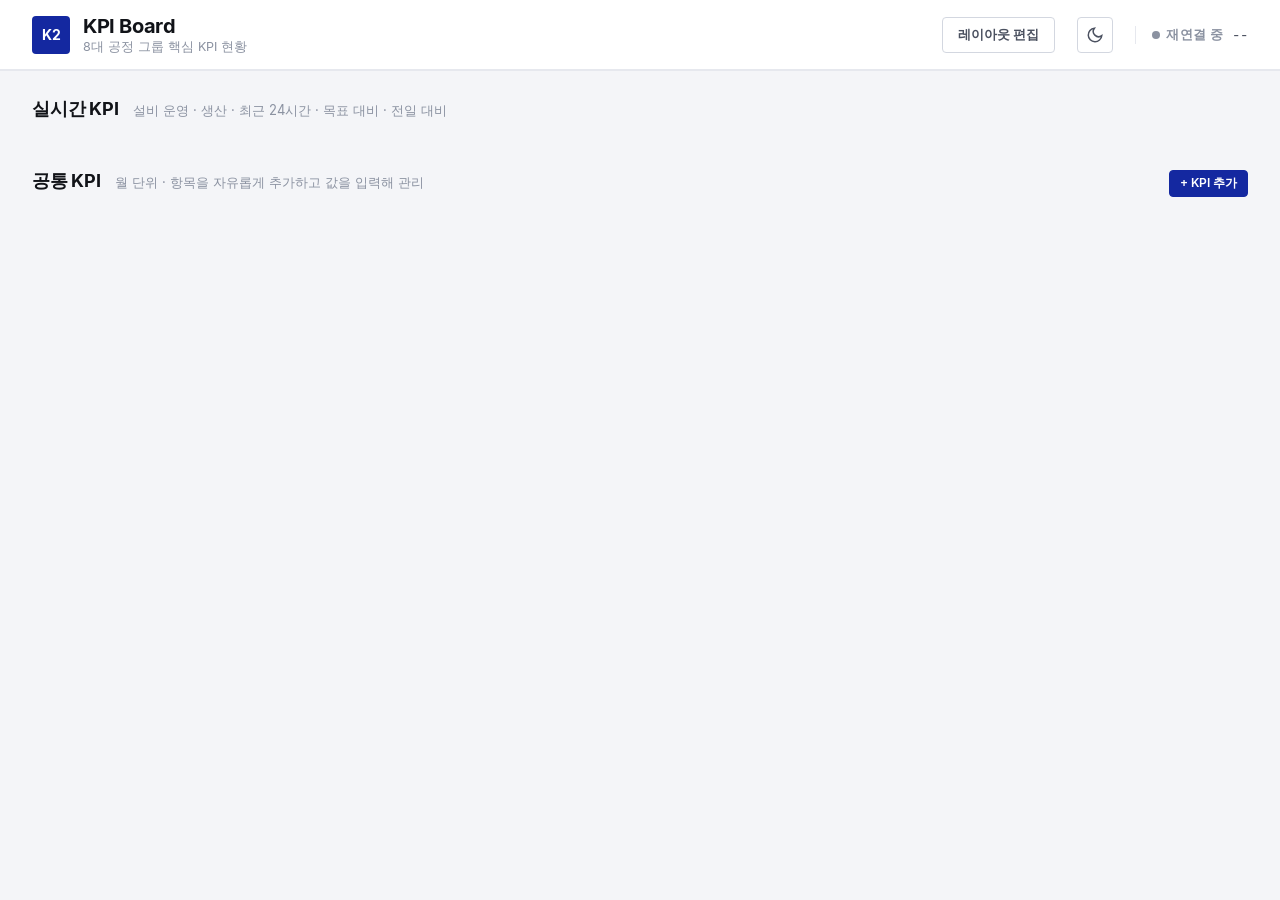
==== commit e54e75b8: "Add layout edit mode for KPI position and content - Edit mode: drag or arrow-move real-time KPI card" ====
--- a/templates/index.html
+++ b/templates/index.html
@@ -28,11 +28,23 @@
   </div>
   <div class="spacer"></div>
   <div class="sources" id="sources"></div>
+  <button class="btn" id="editBtn" data-action="edit-mode" title="KPI 순서 · 카테고리 · 표시 · 이름/목표 변경">레이아웃 편집</button>
   <button class="icon-btn" id="themeBtn" data-action="theme" title="다크 / 라이트 테마 전환" aria-label="테마 전환"></button>
   <div class="live" id="live"><b>연결 중</b><span class="num" id="updated">--</span></div>
 </header>
 
 <nav class="proc-tabs" id="procTabs" aria-label="공정 선택"></nav>
+
+<div class="edit-bar" id="editBar" hidden>
+  <div class="edit-bar-in">
+    <b>레이아웃 편집 중</b>
+    <span><em>끌어서</em> 순서 · 카테고리 이동 · 화살표 한 칸 이동 · 눈 표시/숨김 · 연필 이름/목표 수정 — 즉시 저장, 모든 사용자에게 반영</span>
+    <div class="spacer"></div>
+    <button class="btn sm" data-action="cat-add">+ 카테고리 추가</button>
+    <button class="btn sm" data-action="layout-reset">실시간 KPI 기본 배치로</button>
+    <button class="btn sm primary" data-action="edit-mode">편집 완료</button>
+  </div>
+</div>
 
 <main class="page">
   <div class="section-head">
@@ -80,6 +92,39 @@
   </form>
 </div>
 
+<div class="modal-bg" id="coreModal" hidden>
+  <form class="modal" id="coreForm" autocomplete="off">
+    <h3 id="coreTitle">실시간 KPI 수정</h3>
+    <div class="form">
+      <label>표시 이름 <input name="name" maxlength="40" required></label>
+      <label>영문명 <input name="en" maxlength="40"></label>
+      <label class="full">목표 / 기준 <span class="hint" id="coreTargetHint"></span><input name="target" type="number" step="any"></label>
+      <div class="form-err" id="coreErr" hidden></div>
+    </div>
+    <div class="modal-foot">
+      <button type="button" class="btn" data-action="core-reset" style="margin-right:auto">기본값 복원</button>
+      <button type="button" class="btn" data-action="close">취소</button>
+      <button type="submit" class="btn primary">저장</button>
+    </div>
+  </form>
+</div>
+
+<div class="modal-bg" id="catModal" hidden>
+  <form class="modal" id="catForm" autocomplete="off">
+    <h3 id="catTitle">카테고리 추가</h3>
+    <div class="form">
+      <label>카테고리 이름 <input name="name" maxlength="30" required placeholder="예: 품질"></label>
+      <label>영문명 <input name="en" maxlength="40" placeholder="예: Quality"></label>
+      <div class="form-err" id="catErr" hidden></div>
+    </div>
+    <div class="modal-foot">
+      <button type="button" class="btn" data-action="close">취소</button>
+      <button type="submit" class="btn primary">저장</button>
+    </div>
+  </form>
+</div>
+
+<div class="toast" id="toast" role="status" hidden></div>
 <div class="tooltip" id="tooltip" hidden></div>
 
 <script src="/static/js/main.js"></script>
--- a/static/css/style.css
+++ b/static/css/style.css
@@ -423,6 +423,49 @@
 .form-err { grid-column: 1 / -1; color: var(--red); font-size: 13px; }
 .modal-foot { display: flex; gap: 8px; justify-content: flex-end; padding: 14px 22px; border-top: 1px solid var(--line); }
 
+/* ─── 레이아웃 편집 ─────────────────────────────── */
+.edit-bar {
+    position: sticky; top: 119px; z-index: 18;
+    background: var(--navy-bg); border-bottom: 1px solid var(--navy-4);
+}
+.edit-bar-in { max-width: 1800px; margin: 0 auto; padding: 10px 32px; display: flex; align-items: center; gap: 12px; flex-wrap: wrap; font-size: 13px; color: var(--text2); }
+.edit-bar b { color: var(--navy); font-size: 14px; }
+.edit-bar em { font-style: normal; font-weight: 700; color: var(--text); }
+.ib {
+    width: 26px; height: 26px; border-radius: 3px; flex: none;
+    border: 1px solid var(--line-strong); background: var(--surface); color: var(--text2);
+    display: inline-grid; place-items: center; cursor: pointer; padding: 0;
+}
+.ib:hover { color: var(--navy); border-color: var(--navy-3); background: var(--navy-bg); }
+.ib svg { width: 15px; height: 15px; }
+.grip, .ck-row svg.grip { width: 16px; height: 16px; color: var(--text3); flex: none; cursor: grab; }
+.edit-ctl { display: flex; align-items: center; gap: 4px; margin: -4px -6px 10px; padding-bottom: 10px; border-bottom: 1px dashed var(--line-strong); }
+.edit-ctl .sp { flex: 1; }
+.row-ctl, .cat-ctl { display: inline-flex; align-items: center; gap: 4px; }
+.kpi.editing, .ck-row.editing { cursor: grab; }
+.kpi.editing { border-style: dashed; border-color: var(--navy-3); }
+.kpi.editing:hover { box-shadow: none; }
+.ck-row.editing { grid-template-columns: 16px 10px minmax(0, 1.4fr) minmax(0, 1fr) minmax(0, 1.1fr) auto; gap: 10px; }
+.ck-row.editing > svg:not(.grip) { display: none; }
+.cat.editing { border-style: dashed; border-color: var(--navy-3); }
+.cat.editing .cat-head { cursor: grab; background: var(--surface-2); }
+.is-hidden { opacity: .45; }
+.is-hidden:hover { opacity: .7; }
+.dragging { opacity: .35; }
+.kpi.drop-before { box-shadow: -4px 0 0 var(--navy); }
+.kpi.drop-after { box-shadow: 4px 0 0 var(--navy); }
+.ck-row.drop-before { box-shadow: inset 0 3px 0 var(--navy); }
+.ck-row.drop-after { box-shadow: inset 0 -3px 0 var(--navy); }
+.cat.drop-into { outline: 2px solid var(--navy); outline-offset: -2px; background: var(--navy-bg); }
+.cat.drop-before { box-shadow: -4px 0 0 var(--navy); }
+.cat.drop-after { box-shadow: 4px 0 0 var(--navy); }
+.toast {
+    position: fixed; left: 50%; bottom: 28px; transform: translateX(-50%); z-index: 70;
+    background: var(--tip-bg); color: #fff; font-size: 13.5px; font-weight: 600;
+    padding: 10px 18px; border-radius: var(--radius); box-shadow: 0 8px 22px rgba(0,0,0,.25);
+}
+.toast.bad { background: var(--red); }
+
 /* ─── Responsive ─────────────────────────────── */
 @media (max-width: 1280px) {
     .kpi-grid { grid-template-columns: repeat(4, minmax(0, 1fr)); }
@@ -448,7 +491,11 @@
     .kpi-val { font-size: 24px; }
     .brand-sub, .live span { display: none; }
     .panel, .detail-head, .mini > div { padding-left: 16px; padding-right: 16px; }
-    .ck-row { grid-template-columns: 10px 1fr auto; }
+    .ck-row, .ck-row.editing { grid-template-columns: 10px 1fr auto; }
+    .ck-row.editing { grid-template-columns: 16px 10px 1fr auto; }
+    .ck-row.editing .ck-val { display: none; }
+    .edit-bar { top: 0; position: static; }
+    .edit-bar-in { padding: 10px 16px; }
     .ck-row .ck-meta, .ck-row svg { display: none; }
     .form { grid-template-columns: 1fr; }
 }
